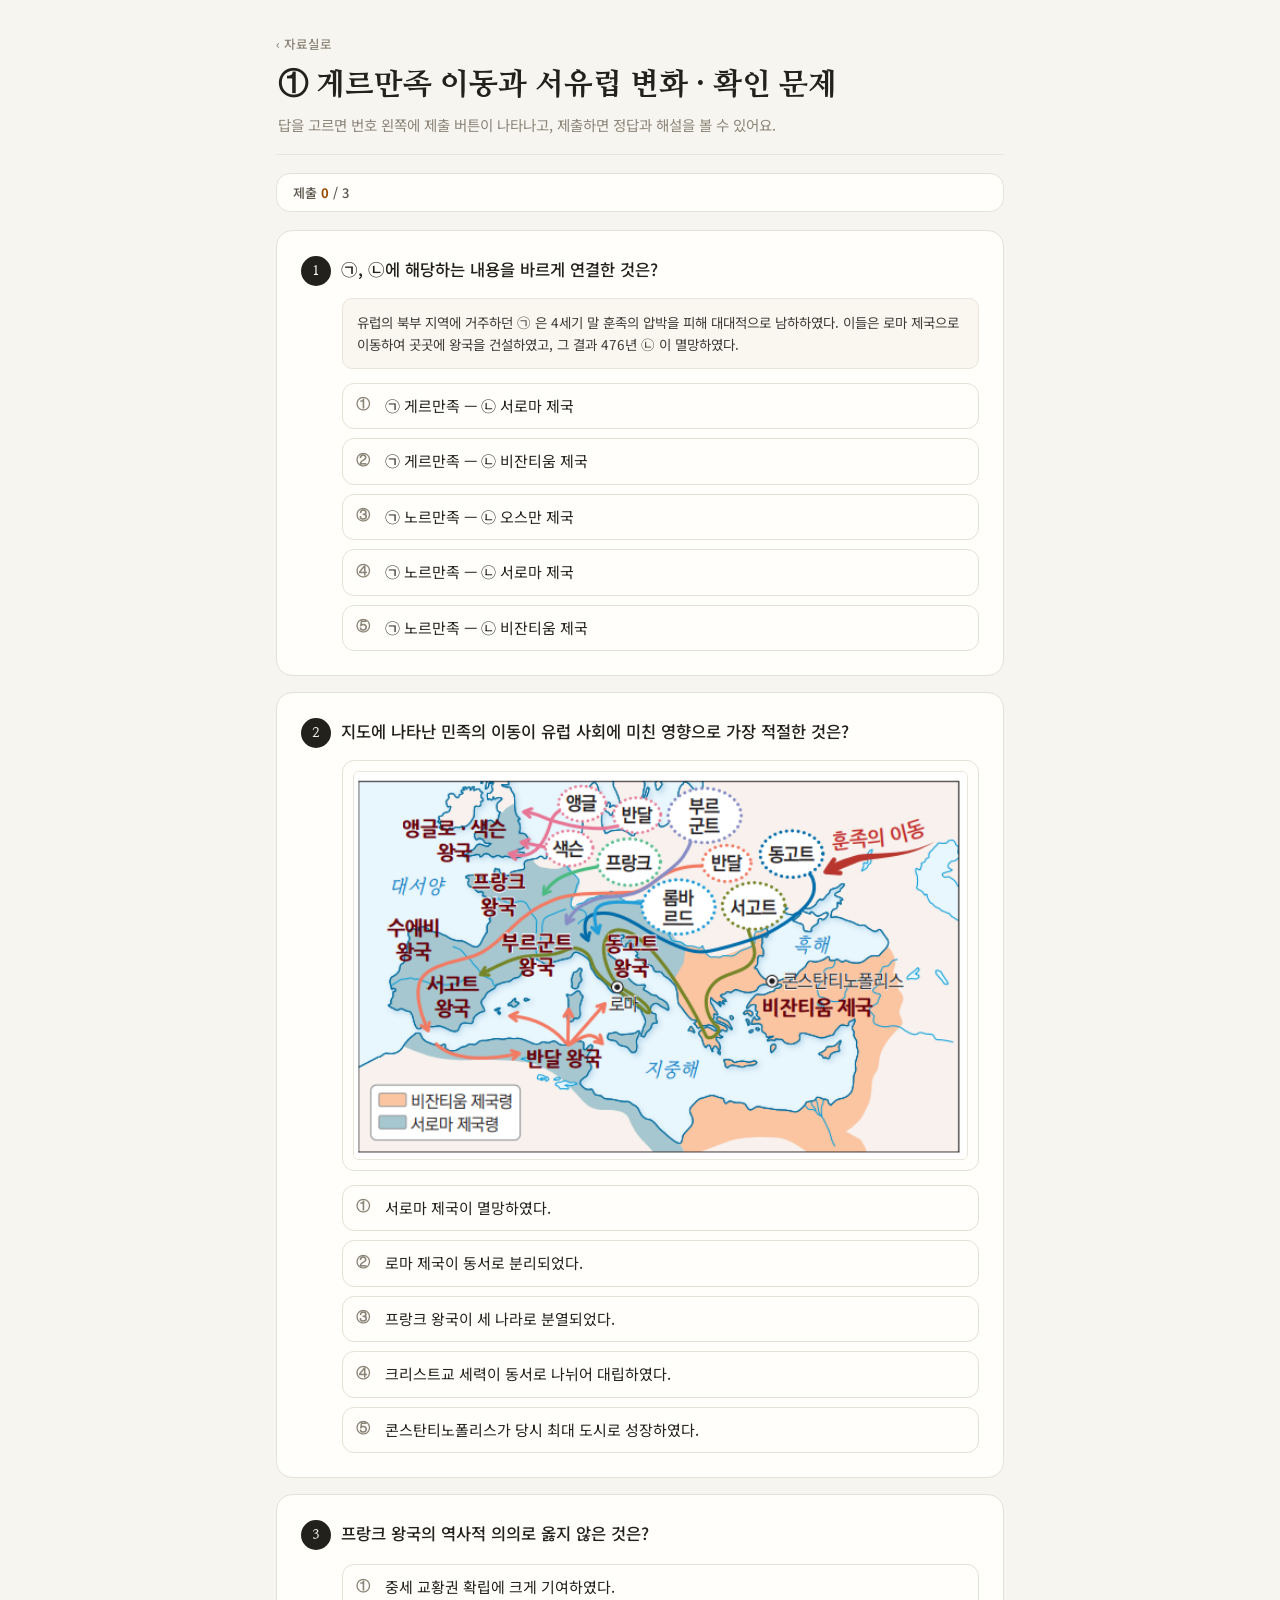
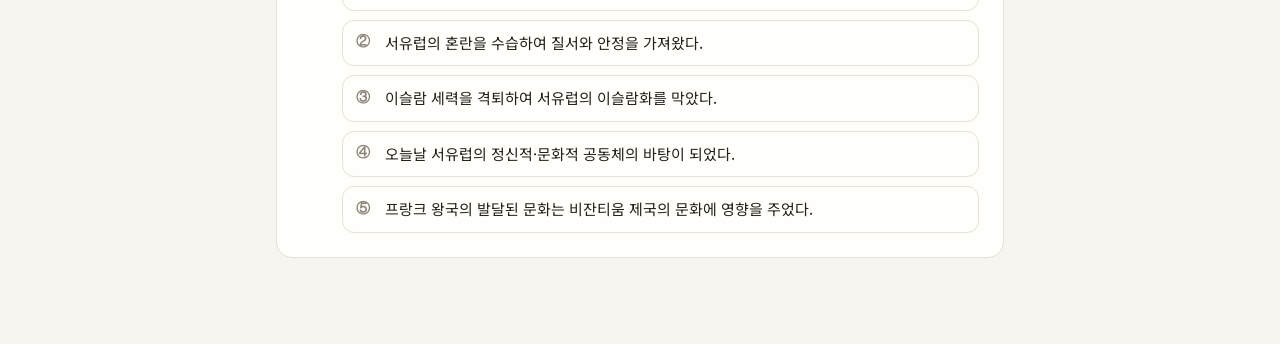
==== quiz/02-04-01-1-quiz.html @ 8644c61c "확인 문제를 통합 퀴즈에서 차시별 개별 퀴즈로 재구성 ①~④확인문제로 묶여있던 통합 퀴즈(카테고리 탭 방식)를 해체하고, 각 차시(①게르만족 이동과 서유럽 변화/②비잔티움 제국/③" ====
<!DOCTYPE html>
<html lang="ko">
<head>
<meta charset="utf-8">
<meta name="viewport" content="width=device-width,initial-scale=1,viewport-fit=cover">
<meta name="theme-color" content="#f7f5f0">
<title>게르만족 이동과 서유럽 변화 확인 문제</title>
<link rel="preconnect" href="https://fonts.gstatic.com" crossorigin>
<link href="https://fonts.googleapis.com/css2?family=Noto+Sans+KR:wght@400;500;700;800&family=Nanum+Myeongjo:wght@400;700;800&display=swap" rel="stylesheet">
<style>
*{box-sizing:border-box}
html,body{margin:0}
body{background:#f7f5f0;color:#23211c;font-family:'Noto Sans KR',system-ui,sans-serif;-webkit-text-size-adjust:100%}
a{color:oklch(.5 .13 58);text-decoration:none}
button{font-family:inherit;border:none;background:none;padding:0;color:inherit;cursor:pointer}

#퀴즈{max-width:560px;margin:0 auto;padding:20px 16px 60px}

.뒤로{font:500 12.5px/1 'Noto Sans KR';color:#8b8578;display:inline-flex;align-items:center;gap:3px}
.뒤로:hover{color:oklch(.5 .13 58)}

.머리{padding:12px 2px 18px;border-bottom:1px solid #eae5da;margin-bottom:18px}
.제목{font:800 24px/1.3 'Nanum Myeongjo',serif}
.안내{font:400 13px/1.6 'Noto Sans KR';color:#8b8578;margin-top:8px}

.상태바{display:flex;align-items:center;justify-content:space-between;gap:10px;flex-wrap:wrap;background:#fffefb;border:1px solid #e6e1d6;border-radius:14px;padding:12px 16px;margin-bottom:18px}
.요약{font:500 13px/1 'Noto Sans KR';color:#57534a}
.요약 b{color:oklch(.5 .13 58)}
.상태버튼들{display:flex;gap:8px}
.다시버튼{font:500 12.5px/1 'Noto Sans KR';border:1.5px solid #23211c;color:#23211c;border-radius:20px;padding:9px 14px}
.더버튼{font:500 12.5px/1 'Noto Sans KR';border:1.5px solid oklch(.58 .13 58);color:oklch(.5 .13 58);border-radius:20px;padding:9px 14px}
.다시버튼[hidden],.더버튼[hidden]{display:none}

.문제카드{background:#fffefb;border:1px solid #e6e1d6;border-radius:16px;padding:18px 16px;margin-bottom:16px}

.문제머리{display:flex;align-items:flex-start;gap:10px}
.번호{flex:none;width:27px;height:27px;border-radius:50%;background:#23211c;color:#f7f5f0;display:flex;align-items:center;justify-content:center;font:700 12.5px/1 'Nanum Myeongjo',serif;margin-top:1px}
.지문{flex:1;font:500 15px/1.55 'Noto Sans KR';padding-top:2px}

.제출버튼{display:none;flex:none;opacity:0;transform:scale(.7);transition:opacity .16s,transform .16s;background:oklch(.58 .13 58);color:#fffefb;font:700 12px/1 'Noto Sans KR';border-radius:20px;padding:8px 13px;margin-top:1px}
.제출버튼.표시{display:inline-flex}
.제출버튼.보임{opacity:1;transform:scale(1)}
.제출버튼:hover{background:oklch(.52 .13 58)}

.설명박스{background:#faf7f0;border:1px solid #eae5da;border-radius:10px;padding:12px 14px;margin:12px 0 0;font:400 13.5px/1.65 'Noto Sans KR';color:#3c3a34}
.설명박스 p{margin:0}
.설명박스 p+p{margin-top:8px}

.지도래퍼{border:1px solid #e6e1d6;border-radius:12px;overflow:hidden;background:#fffefb;padding:10px;margin:12px 0 0}
.지도목록{display:grid;gap:8px}
.지도목록.칸1{grid-template-columns:1fr}
.지도목록.칸2{grid-template-columns:repeat(2,1fr)}
.지도목록 figure{margin:0}
.지도목록 img{width:100%;height:auto;display:block;border-radius:6px;border:1px solid #eae5da}
.지도목록 figcaption{text-align:center;font:700 11.5px/1 'Noto Sans KR';color:#8b8578;padding-top:6px}

.보기목록{display:flex;flex-direction:column;gap:9px;margin:14px 0 0}
.보기{position:relative;display:flex;align-items:center;gap:11px;padding:11px 13px;border:1.5px solid #e6e1d6;border-radius:12px;cursor:pointer;transition:border-color .15s,background .15s}
.보기:hover{border-color:#cfc7b4}
.보기입력{position:absolute;opacity:0;width:1px;height:1px;overflow:hidden}
.보기:focus-within{outline:2px solid oklch(.58 .13 58);outline-offset:2px}
.보기마커{flex:none;font:700 13.5px/1 'Nanum Myeongjo',serif;color:#8b8578;width:18px}
.보기글{flex:1;font:400 14px/1.5 'Noto Sans KR'}
.보기.선택됨{border-color:oklch(.58 .13 58);background:oklch(.97 .025 78)}
.보기.선택됨 .보기마커{color:oklch(.5 .13 58)}
.보기.정답{border-color:oklch(.55 .12 152);background:oklch(.96 .035 152)}
.보기.정답::after{content:'✓';margin-left:auto;padding-left:8px;font:800 14px/1 'Noto Sans KR';color:oklch(.42 .13 152)}
.보기.오답선택{border-color:#b0503a;background:#fbece6}
.보기.오답선택::after{content:'✕';margin-left:auto;padding-left:8px;font:800 14px/1 'Noto Sans KR';color:#b0503a}
.보기목록.잠김{pointer-events:none}

.결과영역{margin:14px 0 0;padding-top:14px;border-top:1px dashed #e6e1d6}
.결과배지{display:inline-block;font:700 11px/1 'Noto Sans KR';padding:6px 11px;border-radius:20px;margin-bottom:10px}
.결과배지.맞음{background:oklch(.94 .045 152);color:oklch(.38 .12 152)}
.결과배지.틀림{background:#fbeae6;color:#a83a2e}
.정답줄{font:500 13.5px/1.5 'Noto Sans KR';margin:0 0 10px;color:#3c3a34}
.해설{font:400 13.5px/1.75 'Noto Sans KR';color:#57534a;background:#faf8f3;border-radius:10px;padding:12px 14px}
.해설 b{display:block;color:#23211c;font-weight:700;margin-bottom:5px;font-size:12px;letter-spacing:.02em}

@media (min-width:760px){
  #퀴즈{max-width:780px;padding:30px 26px 70px}
  .제목{font-size:30px}
  .안내{font-size:14.5px}
  .문제카드{padding:24px 24px}
  .번호{width:30px;height:30px;font-size:14px}
  .지문{font-size:16.5px}
  .설명박스,.지도래퍼,.보기목록,.결과영역{margin-left:41px}
  .지도목록.칸2{grid-template-columns:repeat(4,1fr)}
  .보기글{font-size:15px}
  .해설{font-size:14.5px}
}
</style>
</head>
<body>

<div id="퀴즈">
  <a class="뒤로" href="../index.html">‹ 자료실로</a>
  <div class="머리">
    <div class="제목">① 게르만족 이동과 서유럽 변화 · 확인 문제</div>
    <div class="안내">답을 고르면 번호 왼쪽에 제출 버튼이 나타나고, 제출하면 정답과 해설을 볼 수 있어요.</div>
  </div>

  <div class="상태바">
    <span class="요약" id="요약">제출 0 / 3</span>
    <div class="상태버튼들">
      <button class="다시버튼" id="다시풀기" hidden>다시 풀기</button>
      <button class="더버튼" id="문제더풀기" hidden>문제 더 풀기</button>
    </div>
  </div>

  <div id="문제목록"></div>
</div>

<script>
const 동그라미 = ['①','②','③','④','⑤','⑥'];

const 문제전체 = [
  {
    지문: "㉠, ㉡에 해당하는 내용을 바르게 연결한 것은?",
    설명박스: ["유럽의 북부 지역에 거주하던 ㉠ 은 4세기 말 훈족의 압박을 피해 대대적으로 남하하였다. 이들은 로마 제국으로 이동하여 곳곳에 왕국을 건설하였고, 그 결과 476년 ㉡ 이 멸망하였다."],
    보기: [
      "㉠ 게르만족 — ㉡ 서로마 제국",
      "㉠ 게르만족 — ㉡ 비잔티움 제국",
      "㉠ 노르만족 — ㉡ 오스만 제국",
      "㉠ 노르만족 — ㉡ 서로마 제국",
      "㉠ 노르만족 — ㉡ 비잔티움 제국"
    ],
    정답: 0,
    해설: "게르만족의 대규모 이동으로 유럽 곳곳에 게르만 왕조가 건국되었으며, 서로마 제국이 멸망하였다."
  },
  {
    지문: "프랑크 왕국의 역사적 의의로 옳지 않은 것은?",
    보기: [
      "중세 교황권 확립에 크게 기여하였다.",
      "서유럽의 혼란을 수습하여 질서와 안정을 가져왔다.",
      "이슬람 세력을 격퇴하여 서유럽의 이슬람화를 막았다.",
      "오늘날 서유럽의 정신적·문화적 공동체의 바탕이 되었다.",
      "프랑크 왕국의 발달된 문화는 비잔티움 제국의 문화에 영향을 주었다."
    ],
    정답: 4,
    해설: "비잔티움 제국은 서유럽(프랑크 왕국)과는 다른 독자적인 문화를 발전시켰다. 프랑크 왕국은 8세기 전반 왕국을 위협하는 이슬람인들을 격퇴하였으며, 로마 가톨릭 교회와 동맹을 맺었다."
  },
  {
    지문: "지도에 나타난 민족의 이동이 유럽 사회에 미친 영향으로 가장 적절한 것은?",
    지도: [{ 파일: "img/02-04-01-migration-map.png" }],
    보기: [
      "서로마 제국이 멸망하였다.",
      "로마 제국이 동서로 분리되었다.",
      "프랑크 왕국이 세 나라로 분열되었다.",
      "크리스트교 세력이 동서로 나뉘어 대립하였다.",
      "콘스탄티노폴리스가 당시 최대 도시로 성장하였다."
    ],
    정답: 0,
    해설: "유럽 북부에 살던 게르만족이 4세기 말 훈족의 압박을 받아 대규모로 이동하며 서로마 제국 곳곳에 나라를 세웠는데, 이 과정에서 서로마 제국은 게르만족에게 멸망하였다."
  }
];

function 셔플(원본배열) {
  const a = 원본배열.slice();
  for (let i = a.length - 1; i > 0; i--) {
    const j = Math.floor(Math.random() * (i + 1));
    [a[i], a[j]] = [a[j], a[i]];
  }
  return a;
}

let 문제풀 = [];
let 표시개수 = 0;
let 제출됨 = [];
let 정답수 = 0;

function 문제카드만들기(문제, idx) {
  const 다중 = Array.isArray(문제.정답);
  const 카드 = document.createElement('div');
  카드.className = '문제카드';

  const 머리 = document.createElement('div');
  머리.className = '문제머리';

  const 제출버튼 = document.createElement('button');
  제출버튼.className = '제출버튼';
  제출버튼.type = 'button';
  제출버튼.textContent = '제출';

  const 번호 = document.createElement('span');
  번호.className = '번호';
  번호.textContent = idx + 1;

  const 지문 = document.createElement('div');
  지문.className = '지문';
  지문.textContent = 문제.지문;

  머리.append(제출버튼, 번호, 지문);
  카드.appendChild(머리);

  if (문제.설명박스) {
    const 박스 = document.createElement('div');
    박스.className = '설명박스';
    문제.설명박스.forEach(줄 => {
      const p = document.createElement('p');
      p.textContent = 줄;
      박스.appendChild(p);
    });
    카드.appendChild(박스);
  }

  if (문제.지도 && 문제.지도.length) {
    const 지도칸 = document.createElement('div');
    지도칸.className = '지도래퍼';
    const 목록 = document.createElement('div');
    목록.className = '지도목록 ' + (문제.지도.length > 1 ? '칸2' : '칸1');
    문제.지도.forEach(m => {
      const fig = document.createElement('figure');
      const img = document.createElement('img');
      img.src = m.파일;
      img.alt = m.라벨 ? m.라벨 + ' 자료' : '참고 자료';
      img.loading = 'lazy';
      fig.appendChild(img);
      if (m.라벨) {
        const cap = document.createElement('figcaption');
        cap.textContent = m.라벨;
        fig.appendChild(cap);
      }
      목록.appendChild(fig);
    });
    지도칸.appendChild(목록);
    카드.appendChild(지도칸);
  }

  const 보기목록 = document.createElement('div');
  보기목록.className = '보기목록';
  const 보기라벨들 = [];

  문제.보기.forEach((글, i) => {
    const 라벨 = document.createElement('label');
    라벨.className = '보기';

    const 입력 = document.createElement('input');
    입력.type = 다중 ? 'checkbox' : 'radio';
    입력.name = '문제' + idx;
    입력.value = i;
    입력.className = '보기입력';

    const 마커 = document.createElement('span');
    마커.className = '보기마커';
    마커.textContent = 동그라미[i];

    const 글칸 = document.createElement('span');
    글칸.className = '보기글';
    글칸.textContent = 글;

    라벨.append(입력, 마커, 글칸);
    보기목록.appendChild(라벨);
    보기라벨들.push(라벨);

    입력.addEventListener('change', () => {
      if (다중) {
        라벨.classList.toggle('선택됨', 입력.checked);
      } else {
        보기라벨들.forEach(l => l.classList.remove('선택됨'));
        라벨.classList.add('선택됨');
      }
      const 선택있음 = 보기라벨들.some(l => l.querySelector('input').checked);
      제출버튼.classList.toggle('표시', 선택있음);
      if (선택있음) requestAnimationFrame(() => 제출버튼.classList.add('보임'));
    });
  });
  카드.appendChild(보기목록);

  const 결과 = document.createElement('div');
  결과.className = '결과영역';
  결과.hidden = true;

  const 배지 = document.createElement('span');
  배지.className = '결과배지';

  const 정답줄 = document.createElement('p');
  정답줄.className = '정답줄';

  const 해설칸 = document.createElement('div');
  해설칸.className = '해설';
  const 해설제목 = document.createElement('b');
  해설제목.textContent = '해설';
  const 해설글 = document.createElement('p');
  해설글.textContent = 문제.해설;
  해설글.style.margin = '0';
  해설칸.append(해설제목, 해설글);

  결과.append(배지, 정답줄, 해설칸);
  카드.appendChild(결과);

  제출버튼.addEventListener('click', () => {
    const 고른것 = [];
    보기라벨들.forEach((l, i) => { if (l.querySelector('input').checked) 고른것.push(i); });
    if (!고른것.length) return;

    const 정답목록 = (다중 ? 문제.정답.slice() : [문제.정답]).sort((a, b) => a - b);
    고른것.sort((a, b) => a - b);
    const 맞음 = 정답목록.length === 고른것.length && 정답목록.every((v, i) => v === 고른것[i]);

    보기라벨들.forEach((l, i) => {
      l.querySelector('input').disabled = true;
      if (정답목록.includes(i)) l.classList.add('정답');
      else if (고른것.includes(i)) l.classList.add('오답선택');
    });
    보기목록.classList.add('잠김');

    배지.textContent = 맞음 ? '정답이에요' : '아쉬워요, 오답이에요';
    배지.className = '결과배지 ' + (맞음 ? '맞음' : '틀림');
    정답줄.innerHTML = '정답은 ' + 정답목록.map(v => '<b>' + 동그라미[v] + '번</b>').join(', ') + '이에요.';
    결과.hidden = false;
    제출버튼.remove();

    if (!제출됨[idx]) {
      제출됨[idx] = true;
      if (맞음) 정답수++;
      요약갱신();
    }
  });

  return 카드;
}

function 문제풀기시작() {
  문제풀 = 셔플(문제전체);
  표시개수 = Math.min(5, 문제풀.length);
  제출됨 = new Array(표시개수).fill(false);
  정답수 = 0;

  const 목록칸 = document.getElementById('문제목록');
  목록칸.innerHTML = '';
  for (let i = 0; i < 표시개수; i++) 목록칸.appendChild(문제카드만들기(문제풀[i], i));
  요약갱신();
  scrollTo({ top: 0, behavior: 'smooth' });
}

function 문제더풀기() {
  const 새표시개수 = Math.min(표시개수 + 5, 문제풀.length);
  const 목록칸 = document.getElementById('문제목록');
  for (let i = 표시개수; i < 새표시개수; i++) {
    제출됨.push(false);
    목록칸.appendChild(문제카드만들기(문제풀[i], i));
  }
  표시개수 = 새표시개수;
  요약갱신();
}

function 요약갱신() {
  const 제출수 = 제출됨.filter(Boolean).length;
  document.getElementById('요약').innerHTML = '제출 <b>' + 제출수 + '</b> / ' + 표시개수 +
    (제출수 ? '  ·  정답 <b>' + 정답수 + '</b>개' : '');
  document.getElementById('다시풀기').hidden = 제출수 === 0;
  document.getElementById('문제더풀기').hidden = !(제출수 === 표시개수 && 표시개수 < 문제풀.length);
}

document.getElementById('다시풀기').onclick = 문제풀기시작;
document.getElementById('문제더풀기').onclick = 문제더풀기;

문제풀기시작();
</script>
</body>
</html>
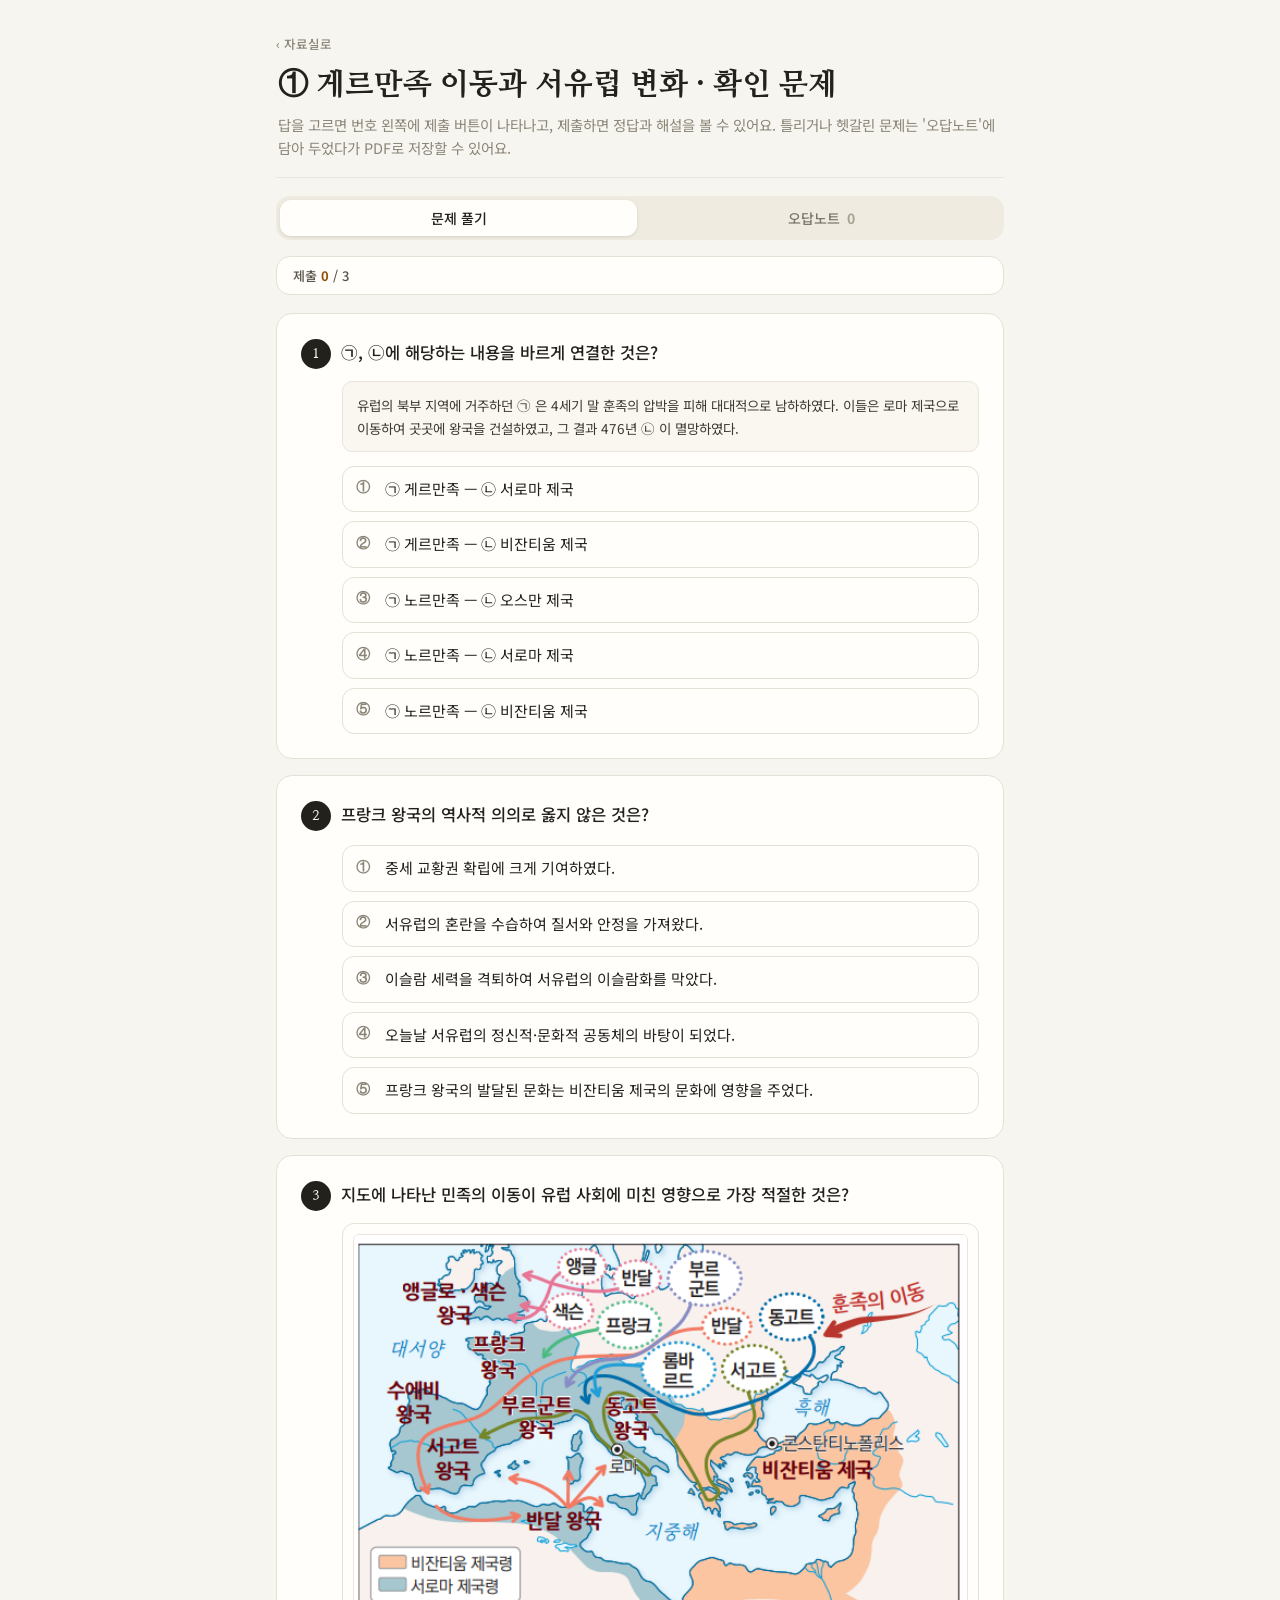
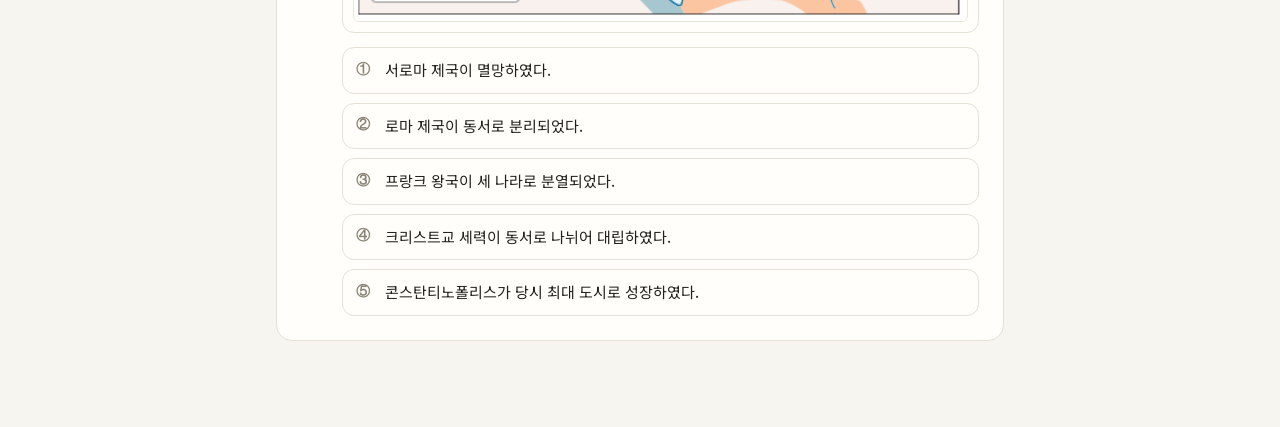
==== commit 711a115e: "확인 문제에 오답노트 추가: 틀리거나 헷갈린 문제를 모아 PDF로 저장 사회 수업방의 오답노트와 같은 기능. 틀린 문제는 자동으로, 맞힌 문제는 '헷갈려요'를 누르면 오답노트에 담" ====
--- a/quiz/02-04-01-1-quiz.html
+++ b/quiz/02-04-01-1-quiz.html
@@ -7,113 +7,14 @@
 <title>게르만족 이동과 서유럽 변화 확인 문제</title>
 <link rel="preconnect" href="https://fonts.gstatic.com" crossorigin>
 <link href="https://fonts.googleapis.com/css2?family=Noto+Sans+KR:wght@400;500;700;800&family=Nanum+Myeongjo:wght@400;700;800&display=swap" rel="stylesheet">
-<style>
-*{box-sizing:border-box}
-html,body{margin:0}
-body{background:#f7f5f0;color:#23211c;font-family:'Noto Sans KR',system-ui,sans-serif;-webkit-text-size-adjust:100%}
-a{color:oklch(.5 .13 58);text-decoration:none}
-button{font-family:inherit;border:none;background:none;padding:0;color:inherit;cursor:pointer}
-
-#퀴즈{max-width:560px;margin:0 auto;padding:20px 16px 60px}
-
-.뒤로{font:500 12.5px/1 'Noto Sans KR';color:#8b8578;display:inline-flex;align-items:center;gap:3px}
-.뒤로:hover{color:oklch(.5 .13 58)}
-
-.머리{padding:12px 2px 18px;border-bottom:1px solid #eae5da;margin-bottom:18px}
-.제목{font:800 24px/1.3 'Nanum Myeongjo',serif}
-.안내{font:400 13px/1.6 'Noto Sans KR';color:#8b8578;margin-top:8px}
-
-.상태바{display:flex;align-items:center;justify-content:space-between;gap:10px;flex-wrap:wrap;background:#fffefb;border:1px solid #e6e1d6;border-radius:14px;padding:12px 16px;margin-bottom:18px}
-.요약{font:500 13px/1 'Noto Sans KR';color:#57534a}
-.요약 b{color:oklch(.5 .13 58)}
-.상태버튼들{display:flex;gap:8px}
-.다시버튼{font:500 12.5px/1 'Noto Sans KR';border:1.5px solid #23211c;color:#23211c;border-radius:20px;padding:9px 14px}
-.더버튼{font:500 12.5px/1 'Noto Sans KR';border:1.5px solid oklch(.58 .13 58);color:oklch(.5 .13 58);border-radius:20px;padding:9px 14px}
-.다시버튼[hidden],.더버튼[hidden]{display:none}
-
-.문제카드{background:#fffefb;border:1px solid #e6e1d6;border-radius:16px;padding:18px 16px;margin-bottom:16px}
-
-.문제머리{display:flex;align-items:flex-start;gap:10px}
-.번호{flex:none;width:27px;height:27px;border-radius:50%;background:#23211c;color:#f7f5f0;display:flex;align-items:center;justify-content:center;font:700 12.5px/1 'Nanum Myeongjo',serif;margin-top:1px}
-.지문{flex:1;font:500 15px/1.55 'Noto Sans KR';padding-top:2px}
-
-.제출버튼{display:none;flex:none;opacity:0;transform:scale(.7);transition:opacity .16s,transform .16s;background:oklch(.58 .13 58);color:#fffefb;font:700 12px/1 'Noto Sans KR';border-radius:20px;padding:8px 13px;margin-top:1px}
-.제출버튼.표시{display:inline-flex}
-.제출버튼.보임{opacity:1;transform:scale(1)}
-.제출버튼:hover{background:oklch(.52 .13 58)}
-
-.설명박스{background:#faf7f0;border:1px solid #eae5da;border-radius:10px;padding:12px 14px;margin:12px 0 0;font:400 13.5px/1.65 'Noto Sans KR';color:#3c3a34}
-.설명박스 p{margin:0}
-.설명박스 p+p{margin-top:8px}
-
-.지도래퍼{border:1px solid #e6e1d6;border-radius:12px;overflow:hidden;background:#fffefb;padding:10px;margin:12px 0 0}
-.지도목록{display:grid;gap:8px}
-.지도목록.칸1{grid-template-columns:1fr}
-.지도목록.칸2{grid-template-columns:repeat(2,1fr)}
-.지도목록 figure{margin:0}
-.지도목록 img{width:100%;height:auto;display:block;border-radius:6px;border:1px solid #eae5da}
-.지도목록 figcaption{text-align:center;font:700 11.5px/1 'Noto Sans KR';color:#8b8578;padding-top:6px}
-
-.보기목록{display:flex;flex-direction:column;gap:9px;margin:14px 0 0}
-.보기{position:relative;display:flex;align-items:center;gap:11px;padding:11px 13px;border:1.5px solid #e6e1d6;border-radius:12px;cursor:pointer;transition:border-color .15s,background .15s}
-.보기:hover{border-color:#cfc7b4}
-.보기입력{position:absolute;opacity:0;width:1px;height:1px;overflow:hidden}
-.보기:focus-within{outline:2px solid oklch(.58 .13 58);outline-offset:2px}
-.보기마커{flex:none;font:700 13.5px/1 'Nanum Myeongjo',serif;color:#8b8578;width:18px}
-.보기글{flex:1;font:400 14px/1.5 'Noto Sans KR'}
-.보기.선택됨{border-color:oklch(.58 .13 58);background:oklch(.97 .025 78)}
-.보기.선택됨 .보기마커{color:oklch(.5 .13 58)}
-.보기.정답{border-color:oklch(.55 .12 152);background:oklch(.96 .035 152)}
-.보기.정답::after{content:'✓';margin-left:auto;padding-left:8px;font:800 14px/1 'Noto Sans KR';color:oklch(.42 .13 152)}
-.보기.오답선택{border-color:#b0503a;background:#fbece6}
-.보기.오답선택::after{content:'✕';margin-left:auto;padding-left:8px;font:800 14px/1 'Noto Sans KR';color:#b0503a}
-.보기목록.잠김{pointer-events:none}
-
-.결과영역{margin:14px 0 0;padding-top:14px;border-top:1px dashed #e6e1d6}
-.결과배지{display:inline-block;font:700 11px/1 'Noto Sans KR';padding:6px 11px;border-radius:20px;margin-bottom:10px}
-.결과배지.맞음{background:oklch(.94 .045 152);color:oklch(.38 .12 152)}
-.결과배지.틀림{background:#fbeae6;color:#a83a2e}
-.정답줄{font:500 13.5px/1.5 'Noto Sans KR';margin:0 0 10px;color:#3c3a34}
-.해설{font:400 13.5px/1.75 'Noto Sans KR';color:#57534a;background:#faf8f3;border-radius:10px;padding:12px 14px}
-.해설 b{display:block;color:#23211c;font-weight:700;margin-bottom:5px;font-size:12px;letter-spacing:.02em}
-
-@media (min-width:760px){
-  #퀴즈{max-width:780px;padding:30px 26px 70px}
-  .제목{font-size:30px}
-  .안내{font-size:14.5px}
-  .문제카드{padding:24px 24px}
-  .번호{width:30px;height:30px;font-size:14px}
-  .지문{font-size:16.5px}
-  .설명박스,.지도래퍼,.보기목록,.결과영역{margin-left:41px}
-  .지도목록.칸2{grid-template-columns:repeat(4,1fr)}
-  .보기글{font-size:15px}
-  .해설{font-size:14.5px}
-}
-</style>
+<link rel="stylesheet" href="quiz.css">
 </head>
 <body>
 
-<div id="퀴즈">
-  <a class="뒤로" href="../index.html">‹ 자료실로</a>
-  <div class="머리">
-    <div class="제목">① 게르만족 이동과 서유럽 변화 · 확인 문제</div>
-    <div class="안내">답을 고르면 번호 왼쪽에 제출 버튼이 나타나고, 제출하면 정답과 해설을 볼 수 있어요.</div>
-  </div>
+<div id="퀴즈"></div>
 
-  <div class="상태바">
-    <span class="요약" id="요약">제출 0 / 3</span>
-    <div class="상태버튼들">
-      <button class="다시버튼" id="다시풀기" hidden>다시 풀기</button>
-      <button class="더버튼" id="문제더풀기" hidden>문제 더 풀기</button>
-    </div>
-  </div>
-
-  <div id="문제목록"></div>
-</div>
-
+<script src="quiz-engine.js" charset="utf-8"></script>
 <script>
-const 동그라미 = ['①','②','③','④','⑤','⑥'];
-
 const 문제전체 = [
   {
     지문: "㉠, ㉡에 해당하는 내용을 바르게 연결한 것은?",
@@ -155,208 +56,13 @@
   }
 ];
 
-function 셔플(원본배열) {
-  const a = 원본배열.slice();
-  for (let i = a.length - 1; i > 0; i--) {
-    const j = Math.floor(Math.random() * (i + 1));
-    [a[i], a[j]] = [a[j], a[i]];
-  }
-  return a;
-}
-
-let 문제풀 = [];
-let 표시개수 = 0;
-let 제출됨 = [];
-let 정답수 = 0;
-
-function 문제카드만들기(문제, idx) {
-  const 다중 = Array.isArray(문제.정답);
-  const 카드 = document.createElement('div');
-  카드.className = '문제카드';
-
-  const 머리 = document.createElement('div');
-  머리.className = '문제머리';
-
-  const 제출버튼 = document.createElement('button');
-  제출버튼.className = '제출버튼';
-  제출버튼.type = 'button';
-  제출버튼.textContent = '제출';
-
-  const 번호 = document.createElement('span');
-  번호.className = '번호';
-  번호.textContent = idx + 1;
-
-  const 지문 = document.createElement('div');
-  지문.className = '지문';
-  지문.textContent = 문제.지문;
-
-  머리.append(제출버튼, 번호, 지문);
-  카드.appendChild(머리);
-
-  if (문제.설명박스) {
-    const 박스 = document.createElement('div');
-    박스.className = '설명박스';
-    문제.설명박스.forEach(줄 => {
-      const p = document.createElement('p');
-      p.textContent = 줄;
-      박스.appendChild(p);
-    });
-    카드.appendChild(박스);
-  }
-
-  if (문제.지도 && 문제.지도.length) {
-    const 지도칸 = document.createElement('div');
-    지도칸.className = '지도래퍼';
-    const 목록 = document.createElement('div');
-    목록.className = '지도목록 ' + (문제.지도.length > 1 ? '칸2' : '칸1');
-    문제.지도.forEach(m => {
-      const fig = document.createElement('figure');
-      const img = document.createElement('img');
-      img.src = m.파일;
-      img.alt = m.라벨 ? m.라벨 + ' 자료' : '참고 자료';
-      img.loading = 'lazy';
-      fig.appendChild(img);
-      if (m.라벨) {
-        const cap = document.createElement('figcaption');
-        cap.textContent = m.라벨;
-        fig.appendChild(cap);
-      }
-      목록.appendChild(fig);
-    });
-    지도칸.appendChild(목록);
-    카드.appendChild(지도칸);
-  }
-
-  const 보기목록 = document.createElement('div');
-  보기목록.className = '보기목록';
-  const 보기라벨들 = [];
-
-  문제.보기.forEach((글, i) => {
-    const 라벨 = document.createElement('label');
-    라벨.className = '보기';
-
-    const 입력 = document.createElement('input');
-    입력.type = 다중 ? 'checkbox' : 'radio';
-    입력.name = '문제' + idx;
-    입력.value = i;
-    입력.className = '보기입력';
-
-    const 마커 = document.createElement('span');
-    마커.className = '보기마커';
-    마커.textContent = 동그라미[i];
-
-    const 글칸 = document.createElement('span');
-    글칸.className = '보기글';
-    글칸.textContent = 글;
-
-    라벨.append(입력, 마커, 글칸);
-    보기목록.appendChild(라벨);
-    보기라벨들.push(라벨);
-
-    입력.addEventListener('change', () => {
-      if (다중) {
-        라벨.classList.toggle('선택됨', 입력.checked);
-      } else {
-        보기라벨들.forEach(l => l.classList.remove('선택됨'));
-        라벨.classList.add('선택됨');
-      }
-      const 선택있음 = 보기라벨들.some(l => l.querySelector('input').checked);
-      제출버튼.classList.toggle('표시', 선택있음);
-      if (선택있음) requestAnimationFrame(() => 제출버튼.classList.add('보임'));
-    });
-  });
-  카드.appendChild(보기목록);
-
-  const 결과 = document.createElement('div');
-  결과.className = '결과영역';
-  결과.hidden = true;
-
-  const 배지 = document.createElement('span');
-  배지.className = '결과배지';
-
-  const 정답줄 = document.createElement('p');
-  정답줄.className = '정답줄';
-
-  const 해설칸 = document.createElement('div');
-  해설칸.className = '해설';
-  const 해설제목 = document.createElement('b');
-  해설제목.textContent = '해설';
-  const 해설글 = document.createElement('p');
-  해설글.textContent = 문제.해설;
-  해설글.style.margin = '0';
-  해설칸.append(해설제목, 해설글);
-
-  결과.append(배지, 정답줄, 해설칸);
-  카드.appendChild(결과);
-
-  제출버튼.addEventListener('click', () => {
-    const 고른것 = [];
-    보기라벨들.forEach((l, i) => { if (l.querySelector('input').checked) 고른것.push(i); });
-    if (!고른것.length) return;
-
-    const 정답목록 = (다중 ? 문제.정답.slice() : [문제.정답]).sort((a, b) => a - b);
-    고른것.sort((a, b) => a - b);
-    const 맞음 = 정답목록.length === 고른것.length && 정답목록.every((v, i) => v === 고른것[i]);
-
-    보기라벨들.forEach((l, i) => {
-      l.querySelector('input').disabled = true;
-      if (정답목록.includes(i)) l.classList.add('정답');
-      else if (고른것.includes(i)) l.classList.add('오답선택');
-    });
-    보기목록.classList.add('잠김');
-
-    배지.textContent = 맞음 ? '정답이에요' : '아쉬워요, 오답이에요';
-    배지.className = '결과배지 ' + (맞음 ? '맞음' : '틀림');
-    정답줄.innerHTML = '정답은 ' + 정답목록.map(v => '<b>' + 동그라미[v] + '번</b>').join(', ') + '이에요.';
-    결과.hidden = false;
-    제출버튼.remove();
-
-    if (!제출됨[idx]) {
-      제출됨[idx] = true;
-      if (맞음) 정답수++;
-      요약갱신();
-    }
-  });
-
-  return 카드;
-}
-
-function 문제풀기시작() {
-  문제풀 = 셔플(문제전체);
-  표시개수 = Math.min(5, 문제풀.length);
-  제출됨 = new Array(표시개수).fill(false);
-  정답수 = 0;
-
-  const 목록칸 = document.getElementById('문제목록');
-  목록칸.innerHTML = '';
-  for (let i = 0; i < 표시개수; i++) 목록칸.appendChild(문제카드만들기(문제풀[i], i));
-  요약갱신();
-  scrollTo({ top: 0, behavior: 'smooth' });
-}
-
-function 문제더풀기() {
-  const 새표시개수 = Math.min(표시개수 + 5, 문제풀.length);
-  const 목록칸 = document.getElementById('문제목록');
-  for (let i = 표시개수; i < 새표시개수; i++) {
-    제출됨.push(false);
-    목록칸.appendChild(문제카드만들기(문제풀[i], i));
-  }
-  표시개수 = 새표시개수;
-  요약갱신();
-}
-
-function 요약갱신() {
-  const 제출수 = 제출됨.filter(Boolean).length;
-  document.getElementById('요약').innerHTML = '제출 <b>' + 제출수 + '</b> / ' + 표시개수 +
-    (제출수 ? '  ·  정답 <b>' + 정답수 + '</b>개' : '');
-  document.getElementById('다시풀기').hidden = 제출수 === 0;
-  document.getElementById('문제더풀기').hidden = !(제출수 === 표시개수 && 표시개수 < 문제풀.length);
-}
-
-document.getElementById('다시풀기').onclick = 문제풀기시작;
-document.getElementById('문제더풀기').onclick = 문제더풀기;
-
-문제풀기시작();
+퀴즈시작({
+  단원: '02-04-01-1',
+  단원명: '게르만족 이동과 서유럽 변화',
+  제목: '① 게르만족 이동과 서유럽 변화 · 확인 문제',
+  한번에: 5,
+  문제전체
+});
 </script>
 </body>
 </html>
--- a/quiz/quiz.css
+++ b/quiz/quiz.css
@@ -0,0 +1,155 @@
+@charset "utf-8";
+/* 확인 문제 공용 스타일 — 모든 단원 퀴즈 페이지가 함께 씁니다 */
+*{box-sizing:border-box}
+html,body{margin:0}
+body{background:#f7f5f0;color:#23211c;font-family:'Noto Sans KR',system-ui,sans-serif;-webkit-text-size-adjust:100%}
+a{color:oklch(.5 .13 58);text-decoration:none}
+button{font-family:inherit;border:none;background:none;padding:0;color:inherit;cursor:pointer}
+
+#퀴즈{max-width:560px;margin:0 auto;padding:20px 16px 60px}
+
+.뒤로{font:500 12.5px/1 'Noto Sans KR';color:#8b8578;display:inline-flex;align-items:center;gap:3px}
+.뒤로:hover{color:oklch(.5 .13 58)}
+
+.머리{padding:12px 2px 18px;border-bottom:1px solid #eae5da;margin-bottom:18px}
+.제목{font:800 24px/1.3 'Nanum Myeongjo',serif}
+.안내{font:400 13px/1.6 'Noto Sans KR';color:#8b8578;margin-top:8px}
+
+/* 문제 풀기 / 오답노트 전환 */
+.화면탭{display:flex;gap:6px;background:#efebe1;border-radius:14px;padding:4px;margin-bottom:16px}
+.화면탭버튼{flex:1;font:500 13px/1 'Noto Sans KR';color:#7a7568;padding:11px 8px;border-radius:11px;text-align:center}
+.화면탭버튼.활성{background:#fffefb;color:#23211c;box-shadow:0 1px 3px rgba(35,33,28,.12)}
+.화면탭버튼 b{font-weight:700;margin-left:3px;color:#a8a294}
+.화면탭버튼.있음 b{color:oklch(.5 .13 58)}
+
+.카테고리바{display:flex;flex-wrap:wrap;gap:8px;margin-bottom:12px}
+.카테고리{font:500 12.5px/1 'Noto Sans KR';border:1.5px solid #e6e1d6;color:#57534a;border-radius:20px;padding:10px 14px;background:#fffefb;transition:border-color .15s,background .15s,color .15s}
+.카테고리:hover{border-color:#cfc7b4}
+.카테고리 b{font-weight:700;opacity:.55;margin-left:2px}
+.카테고리.활성{background:#23211c;border-color:#23211c;color:#f7f5f0}
+.카테고리.활성 b{opacity:.55}
+
+.상태바{display:flex;align-items:center;justify-content:space-between;gap:10px;flex-wrap:wrap;background:#fffefb;border:1px solid #e6e1d6;border-radius:14px;padding:12px 16px;margin-bottom:18px}
+.요약{font:500 13px/1 'Noto Sans KR';color:#57534a}
+.요약 b{color:oklch(.5 .13 58)}
+.상태버튼들{display:flex;gap:8px}
+.다시버튼{font:500 12.5px/1 'Noto Sans KR';border:1.5px solid #23211c;color:#23211c;border-radius:20px;padding:9px 14px}
+.더버튼{font:500 12.5px/1 'Noto Sans KR';border:1.5px solid oklch(.58 .13 58);color:oklch(.5 .13 58);border-radius:20px;padding:9px 14px}
+.다시버튼[hidden],.더버튼[hidden]{display:none}
+
+.문제카드{background:#fffefb;border:1px solid #e6e1d6;border-radius:16px;padding:18px 16px;margin-bottom:16px}
+
+.문제머리{display:flex;align-items:flex-start;gap:10px}
+.번호{flex:none;width:27px;height:27px;border-radius:50%;background:#23211c;color:#f7f5f0;display:flex;align-items:center;justify-content:center;font:700 12.5px/1 'Nanum Myeongjo',serif;margin-top:1px}
+.지문{flex:1;font:500 15px/1.55 'Noto Sans KR';padding-top:2px}
+
+.제출버튼{display:none;flex:none;opacity:0;transform:scale(.7);transition:opacity .16s,transform .16s;background:oklch(.58 .13 58);color:#fffefb;font:700 12px/1 'Noto Sans KR';border-radius:20px;padding:8px 13px;margin-top:1px}
+.제출버튼.표시{display:inline-flex}
+.제출버튼.보임{opacity:1;transform:scale(1)}
+.제출버튼:hover{background:oklch(.52 .13 58)}
+
+.설명박스{background:#faf7f0;border:1px solid #eae5da;border-radius:10px;padding:12px 14px;margin:12px 0 0;font:400 13.5px/1.65 'Noto Sans KR';color:#3c3a34}
+.설명박스 p{margin:0}
+.설명박스 p+p{margin-top:8px}
+
+.지도래퍼{border:1px solid #e6e1d6;border-radius:12px;overflow:hidden;background:#fffefb;padding:10px;margin:12px 0 0}
+.지도목록{display:grid;gap:8px}
+.지도목록.칸1{grid-template-columns:1fr}
+.지도목록.칸2{grid-template-columns:repeat(2,1fr)}
+.지도목록 figure{margin:0}
+.지도목록 img{width:100%;height:auto;display:block;border-radius:6px;border:1px solid #eae5da}
+.지도목록 figcaption{text-align:center;font:700 11.5px/1 'Noto Sans KR';color:#8b8578;padding-top:6px}
+
+.보기목록{display:flex;flex-direction:column;gap:9px;margin:14px 0 0}
+.보기{position:relative;display:flex;align-items:center;gap:11px;padding:11px 13px;border:1.5px solid #e6e1d6;border-radius:12px;cursor:pointer;transition:border-color .15s,background .15s}
+.보기:hover{border-color:#cfc7b4}
+.보기입력{position:absolute;opacity:0;width:1px;height:1px;overflow:hidden}
+.보기:focus-within{outline:2px solid oklch(.58 .13 58);outline-offset:2px}
+.보기마커{flex:none;font:700 13.5px/1 'Nanum Myeongjo',serif;color:#8b8578;width:18px}
+.보기글{flex:1;font:400 14px/1.5 'Noto Sans KR'}
+.보기.선택됨{border-color:oklch(.58 .13 58);background:oklch(.97 .025 78)}
+.보기.선택됨 .보기마커{color:oklch(.5 .13 58)}
+.보기.정답{border-color:oklch(.55 .12 152);background:oklch(.96 .035 152)}
+.보기.정답::after{content:'✓';margin-left:auto;padding-left:8px;font:800 14px/1 'Noto Sans KR';color:oklch(.42 .13 152)}
+.보기.오답선택{border-color:#b0503a;background:#fbece6}
+.보기.오답선택::after{content:'✕';margin-left:auto;padding-left:8px;font:800 14px/1 'Noto Sans KR';color:#b0503a}
+.보기목록.잠김{pointer-events:none}
+
+.결과영역{margin:14px 0 0;padding-top:14px;border-top:1px dashed #e6e1d6}
+.결과배지{display:inline-block;font:700 11px/1 'Noto Sans KR';padding:6px 11px;border-radius:20px;margin-bottom:10px}
+.결과배지.맞음{background:oklch(.94 .045 152);color:oklch(.38 .12 152)}
+.결과배지.틀림{background:#fbeae6;color:#a83a2e}
+.정답줄{font:500 13.5px/1.5 'Noto Sans KR';margin:0 0 10px;color:#3c3a34}
+.해설{font:400 13.5px/1.75 'Noto Sans KR';color:#57534a;background:#faf8f3;border-radius:10px;padding:12px 14px}
+.해설 b{display:block;color:#23211c;font-weight:700;margin-bottom:5px;font-size:12px;letter-spacing:.02em}
+
+/* 오답노트에 담기 (문제를 푼 뒤 결과 영역에 나타납니다) */
+.담기버튼{margin-top:12px;font:500 12.5px/1 'Noto Sans KR';border:1.5px solid oklch(.58 .13 58);color:oklch(.5 .13 58);border-radius:20px;padding:10px 14px}
+.담기버튼.담김{background:oklch(.97 .025 78);color:oklch(.45 .13 58)}
+
+/* 오답노트 화면 */
+.노트머리{background:#fffefb;border:1px solid #e6e1d6;border-radius:14px;padding:16px;margin-bottom:16px}
+.노트제목{font:800 18px/1.3 'Nanum Myeongjo',serif}
+.노트제목 span{font:500 13px/1 'Noto Sans KR';color:#8b8578;margin-left:4px}
+.노트설명{font:400 13px/1.6 'Noto Sans KR';color:#8b8578;margin-top:6px}
+.노트도구{display:flex;gap:8px;flex-wrap:wrap;margin-top:14px}
+.노트도구[hidden]{display:none}
+.저장버튼{background:oklch(.58 .13 58);color:#fffefb;font:700 13px/1 'Noto Sans KR';border-radius:20px;padding:11px 18px}
+.저장버튼:hover{background:oklch(.52 .13 58)}
+.비움버튼{border:1.5px solid #e6e1d6;color:#8b8578;font:500 12.5px/1 'Noto Sans KR';border-radius:20px;padding:10px 14px}
+.저장안내{margin-top:12px;font:400 12.5px/1.7 'Noto Sans KR';color:#6b675c}
+.저장안내 summary{cursor:pointer;color:#8b8578}
+.저장안내 ul{margin:8px 0 0;padding-left:18px}
+.노트빈{font:400 13.5px/1.8 'Noto Sans KR';color:#a8a294;text-align:center;padding:36px 12px;background:#fffefb;border:1px dashed #e0dbd0;border-radius:14px}
+.노트안내{font:400 12px/1.7 'Noto Sans KR';color:#a8a294;text-align:center;padding:10px 8px 0}
+.인쇄제목{display:none}
+
+.노트카드{background:#fffefb;border:1px solid #e6e1d6;border-radius:16px;padding:18px 16px;margin-bottom:16px}
+.노트카드 .분류{display:block;font:700 10.5px/1 'Noto Sans KR';color:#8b8578;letter-spacing:.02em;margin-bottom:10px}
+.노트카드 .보기{cursor:default}
+.노트카드 .보기:hover{border-color:#e6e1d6}
+.노트카드 .보기.정답:hover{border-color:oklch(.55 .12 152)}
+.노트카드 .보기.오답선택:hover{border-color:#b0503a}
+.노트카드 .보기::after{content:none!important}
+.보기표시{flex:none;max-width:5.8em;margin-left:auto;font:700 11px/1.35 'Noto Sans KR';text-align:right}
+.보기.정답 .보기표시{color:oklch(.42 .13 152)}
+.보기.오답선택 .보기표시{color:#b0503a}
+.빼기버튼{margin-top:14px;font:500 12px/1 'Noto Sans KR';border:1.5px solid #e6e1d6;color:#8b8578;border-radius:20px;padding:9px 13px}
+
+@media (min-width:760px){
+  #퀴즈{max-width:780px;padding:30px 26px 70px}
+  .제목{font-size:30px}
+  .안내{font-size:14.5px}
+  .화면탭버튼{font-size:14px}
+  .카테고리{font-size:13.5px;padding:11px 16px}
+  .문제카드,.노트카드{padding:24px 24px}
+  .번호{width:30px;height:30px;font-size:14px}
+  .지문{font-size:16.5px}
+  .설명박스,.지도래퍼,.보기목록,.결과영역{margin-left:41px}
+  .지도목록.칸2{grid-template-columns:repeat(var(--지도열,2),1fr)}
+  .보기글{font-size:15px}
+  .해설{font-size:14.5px}
+}
+
+/* 오답노트를 인쇄(PDF 저장)할 때는 노트 내용만 깔끔하게 나옵니다 */
+@media print{
+  @page{margin:12mm}
+  html,body{background:#fff!important}
+  #퀴즈{max-width:none;padding:0}
+  body.노트보기 .뒤로,
+  body.노트보기 .머리,
+  body.노트보기 .화면탭,
+  body.노트보기 #풀이화면,
+  body.노트보기 .노트머리,
+  body.노트보기 .노트안내,
+  body.노트보기 .빼기버튼{display:none!important}
+  body.노트보기 .인쇄제목{display:block;margin:0 0 14px;padding-bottom:8px;border-bottom:1.5px solid #23211c}
+  body.노트보기 .인쇄제목 b{display:block;font:800 18px/1.4 'Nanum Myeongjo',serif}
+  body.노트보기 .인쇄제목 span{font:400 11.5px/1.5 'Noto Sans KR';color:#57534a}
+  .노트카드{break-inside:avoid;page-break-inside:avoid;box-shadow:none;border-color:#9b968a;margin-bottom:12px}
+  .노트카드 .보기{border-color:#bdb8ab}
+  .노트카드 .보기.정답{border-color:#23211c;border-width:2px}
+  .노트카드 .보기.오답선택{border-style:dashed;border-color:#23211c}
+  .보기.정답 .보기표시,.보기.오답선택 .보기표시{color:#23211c}
+  .해설{background:#f3f1ea}
+}
